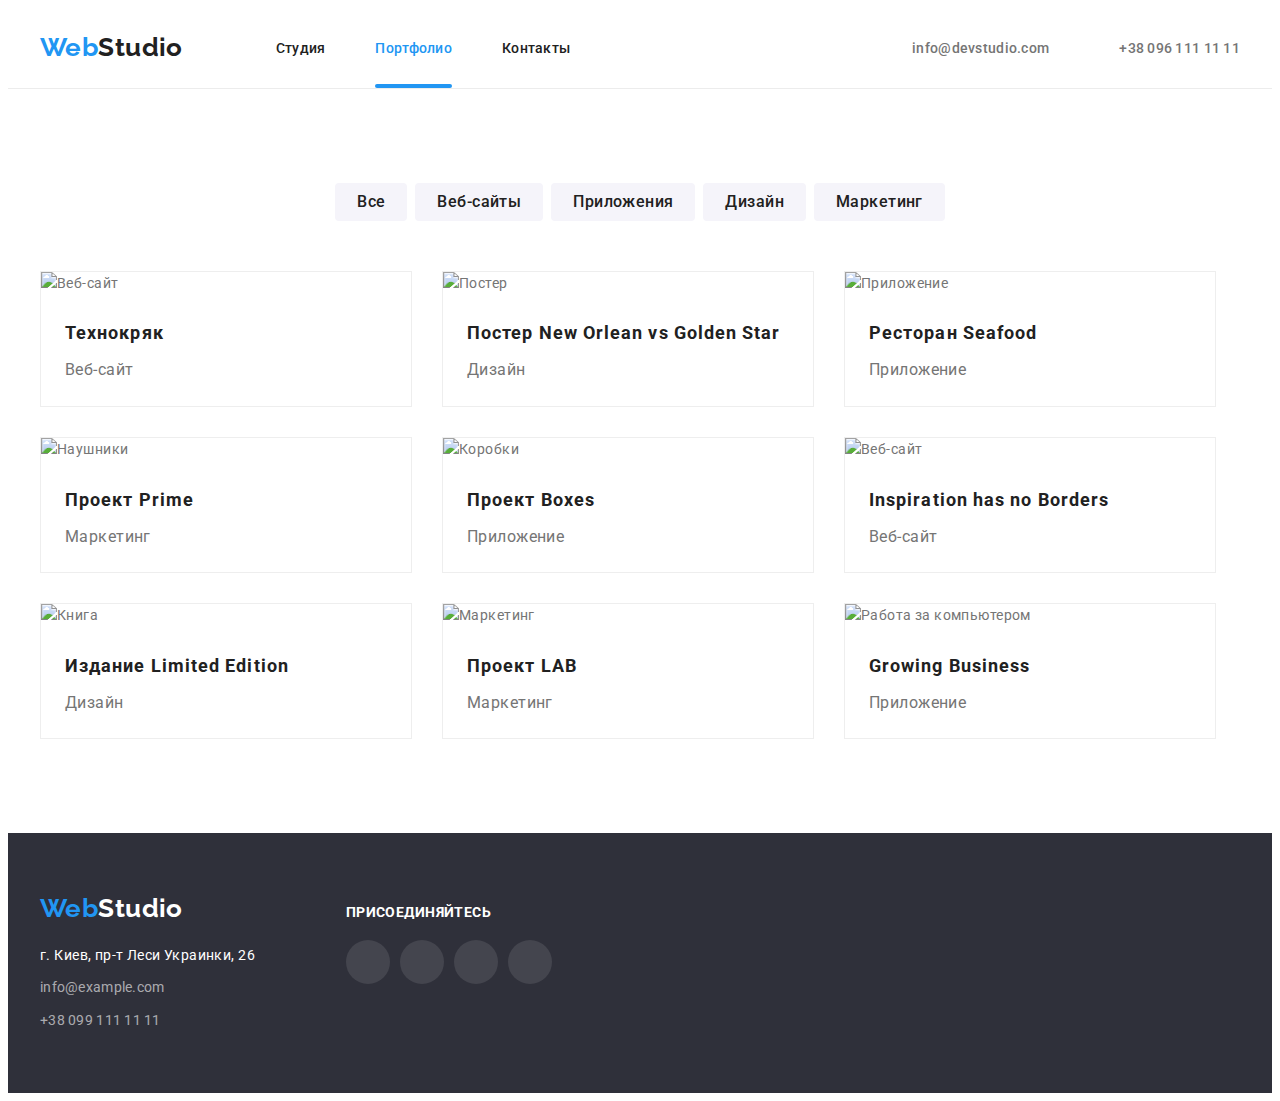
==== portfolio.html @ c5bd7956 "Разметка" ====
<!DOCTYPE html>
<html lang="ru">
<head>
    <meta charset="UTF-8">
    <meta name="viewport" content="width=device-width, initial-scale=1.0">
    <title>Portfolio</title>
    <link rel="stylesheet" href="https://cdnjs.cloudflare.com/ajax/libs/modern-normalize/1.0.0/modern-normalize.min.css" integrity="sha512-ISS7cAi1PEhQ8jnbJpJZMd29NlhNj4AWYyLOSp2CE/CsHxTCu+r+t0D2yoJudVrd0/8fTVPUVDzY5Tvli75u/g==" crossorigin="anonymous" />
    <link rel="preconnect" href="https://fonts.gstatic.com">
    <link href="https://fonts.googleapis.com/css2?family=Raleway:wght@700&family=Roboto:wght@400;500;700;900&display=swap" rel="stylesheet">
    <link rel="stylesheet" href="./CSS/style.css" />

</head>

    <body>
        <header class="header-portfolio">
            <!--Шапка страницы и навигация-->
            <div class="container main-nav">
            <nav class="main-nav">
                <a lang="en" href="/" class="logo">Web<span class="logo-up">Studio</span></a>

                <ul class="site-nav">
                    <li class="item"><a href="./index.html" class="link">Студия</a></li>
                    <li class="item"><a href="./portfolio.html" class="link current">Портфолио</a></li>
                    <li class="item"><a href="#" class="link">Контакты</a></li>
                </ul>
            </nav>  
                <ul class="site-contact">
                    <li class="item"><a href="mailto:info@devstudio.com" class="nav-info mail">
                        <svg class="icon-envelope" width="16" height="12">
                            <use href="./team-svg/sprite.svg#icon-envelope"></use>
                        </svg>
                        info@devstudio.com</a></li>
                    <li class="item"><a href="tel:+380961111111" class="nav-info tel">
                        <svg class="icon-smartphone" width="10" height="16">
                            <use href="./team-svg/sprite.svg#icon-smartphone"></use>
                        </svg>
                        +38 096 111 11 11</a></li>
                </ul>
            </div>    
        </header>

        
        
        <main>
            <!--Основной контент-->
            <div class="container">  

                <section class="section section-up">

                <h1 hidden>Наши работы</h1>
                <ul class="work-filter">
                    <li class="item"><button type="button" class="button">Все</button></li>
                    <li class="item"><button type="button" class="button">Веб-сайты</button></li>
                    <li class="item"><button type="button" class="button">Приложения</button></li>
                    <li class="item"><button type="button" class="button">Дизайн</button></li>
                    <li class="item"><button type="button" class="button">Маркетинг</button></li>
                </ul>

                <ul class="work-list" >
                    <li class="work-elements">
                        <a href="#" class="work-link">
                        <div class="portfolio-img">
                            <img src="./portfolio-img/our-work-1.jpg" width="370" alt="Веб-сайт">
                            <div class="card-overlay">
                                <p class="overlay-text">
                                    Технокряк это современная площадка распространения коронавируса. Компании используют эту платформу для цифрового шпионажа и атак на защищённые сервера конкурентов.
                                </p>
                            </div>
                        </div>    
                        <div class="work-title-text">
                            <h2 class="work-title">Технокряк</h2>
                            <p class="work-text">Веб-сайт</p>
                        </div>
                        </a>
                    </li>
                    <li class="work-elements">
                        <a href="#" class="work-link">
                            <div class="portfolio-img">
                                <img src="./portfolio-img/our-work-2.jpg" width="370"  alt="Постер">
                                <div class="card-overlay">
                                    <p class="overlay-text">
                                        Технокряк это современная площадка распространения коронавируса. Компании используют эту платформу для цифрового шпионажа и атак на защищённые сервера конкурентов.
                                    </p>
                                </div>
                            </div>    
                    <div class="work-title-text">
                            <h2 class="work-title">Постер New Orlean vs Golden Star</h2>
                            <p class="work-text">Дизайн</p>
                    </div>
                        </a>
                </li>
                <li class="work-elements">
                        <a href="#" class="work-link">
                        <div class="portfolio-img">
                            <img src="./portfolio-img/our-work-3.jpg" width="370" alt="Приложение">
                            <div class="card-overlay">
                                <p class="overlay-text">
                                    Технокряк это современная площадка распространения коронавируса. Компании используют эту платформу для цифрового шпионажа и атак на защищённые сервера конкурентов.
                                </p>
                            </div>
                        </div>    
                    <div class="work-title-text">
                            <h2 class="work-title">Ресторан Seafood</h2>
                            <p class="work-text">Приложение</p>
                    </div>
                        </a>
                </li>
                <li class="work-elements">
                        <a href="#" class="work-link">
                        <div class="portfolio-img">
                            <img src="./portfolio-img/our-work-4.jpg" width="370" alt="Наушники">
                            <div class="card-overlay">
                                <p class="overlay-text">
                                    Технокряк это современная площадка распространения коронавируса. Компании используют эту платформу для цифрового шпионажа и атак на защищённые сервера конкурентов.
                                </p>
                            </div>
                        </div> 
                    <div class="work-title-text">
                            <h2 class="work-title">Проект Prime</h2>
                            <p class="work-text">Маркетинг</p>
                    </div>
                        </a>
                </li>
                    <li class="work-elements">
                        <a href="#" class="work-link">
                        <div class="portfolio-img">
                            <img src="./portfolio-img/our-work-5.jpg" width="370" alt="Коробки">
                            <div class="card-overlay">
                                <p class="overlay-text">
                                    Технокряк это современная площадка распространения коронавируса. Компании используют эту платформу для цифрового шпионажа и атак на защищённые сервера конкурентов.
                                </p>
                            </div>
                        </div>    
                    <div class="work-title-text">
                            <h2 class="work-title">Проект Boxes</h2>
                            <p class="work-text">Приложение</p>
                    </div>
                        </a>
                </li>
                <li class="work-elements">
                        <a href="#" class="work-link">
                        <div class="portfolio-img">
                            <img src="./portfolio-img/our-work-6.jpg" width="370" alt="Веб-сайт">
                            <div class="card-overlay">
                                <p class="overlay-text">
                                    Технокряк это современная площадка распространения коронавируса. Компании используют эту платформу для цифрового шпионажа и атак на защищённые сервера конкурентов.
                                </p>
                            </div>
                        </div>    
                    <div class="work-title-text">
                            <h2 class="work-title">Inspiration has no Borders</h2>
                            <p class="work-text">Веб-сайт</p>
                    </div>
                        </a>
                </li>
                <li class="work-elements">
                        <a href="#" class="work-link">
                        <div class="portfolio-img">
                            <img src="./portfolio-img/our-work-7.jpg" width="370" alt="Книга">
                            <div class="card-overlay">
                                <p class="overlay-text">
                                    Технокряк это современная площадка распространения коронавируса. Компании используют эту платформу для цифрового шпионажа и атак на защищённые сервера конкурентов.
                                </p>
                            </div>
                        </div>    
                    <div class="work-title-text">
                            <h2 class="work-title">Издание Limited Edition</h2>
                            <p class="work-text">Дизайн</p>
                    </div>
                        </a>
                </li>
                <li class="work-elements">
                        <a href="#" class="work-link">
                        <div class="portfolio-img">
                            <img src="./portfolio-img/our-work-8.jpg" width="370" alt="Маркетинг">
                            <div class="card-overlay">
                                <p class="overlay-text">
                                    Технокряк это современная площадка распространения коронавируса. Компании используют эту платформу для цифрового шпионажа и атак на защищённые сервера конкурентов.
                                </p>
                            </div>
                        </div>    
                    <div class="work-title-text">
                            <h2 class="work-title">Проект LAB</h2>
                            <p class="work-text">Маркетинг</p>
                    </div>
                        </a>
                </li>
                    <li class="work-elements">
                        <a href="#" class="work-link">
                        <div class="portfolio-img">
                            <img src="./portfolio-img/our-work-9.jpg" width="370" alt="Работа за компьютером">
                            <div class="card-overlay">
                                <p class="overlay-text">
                                    Технокряк это современная площадка распространения коронавируса. Компании используют эту платформу для цифрового шпионажа и атак на защищённые сервера конкурентов.
                                </p>
                            </div>
                        </div>    
                    <div class="work-title-text">
                            <h2 class="work-title">Growing Business</h2>
                            <p class="work-text">Приложение</p>
                    </div>
                        </a>
                </li>
        
                </ul>
                </section>
            </div>
        </main>
        <!--Подвал-->
        
        <footer class="footer">
            <div class="container">
                <div class="footer-content">
                    <div class="studio-adress">
                        <a href="./index.html" class="logo ">Web<span class="logo-down">Studio</span></a>
                <address class="map">г. Киев, пр-т Леси Украинки, 26</address>
                <ul class="site-contact">
                    <li class="site-contact-item">
                        <a href="mailto:info@example.com" class="site-contact down">info@example.com</a>
                    </li>
                    <li class="site-contact-item">
                        <a href="tel:+380991111111" class="site-contact down">+38 099 111 11 11</a>
                    </li>
                </ul>
                    </div>
           
                    <div class="join">
                    <h3 class="join-title">присоединяйтесь</h3>
                    <ul class="list-join">
                        <li class="item-join">
                            <a href="#" class="link-join">
                                <svg class="icon-network" width="20" height="20">
                                    <use href="./team-svg/sprite.svg#icon-instagram"></use>
                                </svg>
                            </a>
                        </li>
                        <li class="item-join">
                            <a href="#" class="link-join">
                                <svg class="icon-network" width="20" height="20">
                                    <use href="./team-svg/sprite.svg#icon-twitter"></use>
                                </svg>
                            </a>
                        </li>
                        <li class="item-join">
                            <a href="#" class="link-join">
                                <svg class="icon-network" width="20" height="20">
                                    <use href="./team-svg/sprite.svg#icon-facebook"></use>
                                </svg>
                            </a>
                            
                        </li>
                        <li class="item-join">
                            <a href="#" class="link-join">
                                <svg class="icon-network" width="20" height="20">
                                    <use href="./team-svg/sprite.svg#icon-linkedin"></use>
                                </svg>
                            </a>
                        </li>
                    </ul>
                    </div>
                </div>
                
            </div>
        </footer>
    </body>
</html>
---- CSS/style.css ----
/* втричный цвет текста #212121 */
/* основной цвет текста #757575 */
/* белый бекграунд #FFFFFF */
/* акцент #2196F3 */
/* вторичный цвет фона #F5F4FA */
/* цвет футера #2F303A */



:root{
    --primary-text-color:#757575;
    --title-text-color:#212121;
    --accent-color:#2196F3;
    --white-text-bg-color:#FFFFFF;
    --bg-footer-color:#2F303A;
    --bg-team-color:#F5F4FA;
    --footer-email-tel: rgba(255, 255, 255, 0.6);
    --time:250ms;
    --cubic-animation:cubic-bezier(0.4, 0, 0.2, 1);
    --bgc-overlay:rgba(33, 150, 243, 0.9);
}
body{
    color:var(--primary-text-color);
    background-color:var(--white-text-bg-color) ;
    font-family: Roboto, sans-serif;
    letter-spacing: 0.03em;
    font-size: 14px;
    line-height: 1.7;
}
ul{
    list-style: none;
    padding: 0;
    margin: 0;
}
h1,h2,h3,h4,p{
    margin-top: 0;
}
img{
    height: auto;
    max-width: 100%;
    display: block;
}
a{
    display: block;
    text-decoration: none;
    }

.button{
    margin-left: auto;
    margin-right: auto;
}

/* Logo */
.header-index{
    border-bottom: 0;
}

.logo{
    margin-right: 93px;
    color:var(--accent-color); 
    font-family: Raleway,cursive;
    font-weight: 700;
    font-size: 26px;
    line-height: 1.2;
    text-decoration: none;
}
.logo-up{
    color: var(--title-text-color);
}
.logo-down{
    color: var(--white-text-bg-color);
}
/* site-nav */
.container{
    width: 1200px;
    padding-left: 15px;
    padding-right: 15px;
    margin-right: auto;
    margin-left: auto;
}
.main-nav{
    display: flex;
    align-items: center;
    text-align: left;
    justify-content: space-between;
   
   
}
.site-nav,
header .site-contact{
    display: flex; 

}
.site-nav .item+.item,
.site-contact .item+.item {
    margin-left: 50px;
}
.nav-info{
    display: flex;
    align-items: center;
}


.site-nav .link, 
.site-contact a{
    transition: color 250ms var(--cubic-animation);
    line-height: 16px;
    padding-top: 32px;
    padding-bottom: 32px;

    color: var(--title-text-color); 
    font-weight: 500;
    letter-spacing: 0.02em;
    text-decoration: none;
}
.site-nav :hover,
.site-nav :focus{
    color:var(--accent-color)
}
.site-nav .link.current {
    color:var(--accent-color)
}
.current::after{
    left: 0;
    bottom: 0;
    content: "";
    display: block;
    width: 100%;
    height: 4px;
    background-color: var(--accent-color);
    position: absolute;
    border-radius: 2px;

}
.current{
    position: relative;
}


/* site-contact */


.icon-envelope{
   fill: currentColor;
    margin-right: 10px;
    display: inline-block;
}
.icon-smartphone{
    fill: currentColor;
    margin-right: 10px;
    display: inline-block;
}


.site-contact a {
    color:var(--primary-text-color);
}
.site-contact :hover,
.site-contact :focus{
    color:var(--accent-color)
}
/* Hero */

.main-hero{
    background-size: cover;
    background-position: center;
    background-image: linear-gradient(
        to right,
        rgba(47, 48, 58, 0.4),
        rgba(47, 48, 58, 0.4)
        ),
    url(../hero-img/hero-img.jpg);
    max-width: 1600px;
    height: 600px;
    margin-left: auto;
    margin-right: auto;
    background-color: var(--bg-footer-color);
    text-align: center;
}
.container.hero-section{
    padding: 200px 252px;
    text-align: center;
}
.container-hero{
    width: 696px;
    margin-left: auto;
    margin-right: auto;
}
.hero-title{
    max-width: 700px;
    margin-bottom: 30px;
    color: var(--white-text-bg-color);
    font-weight: 900;
    font-size: 44px;
    line-height: 1.36;
    
    letter-spacing: 0.06em;
    text-transform: uppercase;
}
.hero-button{
    border: 1 solid var(--accent-color);
    border-radius: 4px;
    padding: 10px 32px;
    min-width: 200px;
    text-align: center;
    color:var(--white-text-bg-color);
    background-color: var(--accent-color);
    font-weight: 700;
    font-size: 16px;
    line-height: 1.8;
    letter-spacing: 0.06em;
    cursor: pointer
}

/* section */
.features{
    padding-top: 94px;
    padding-bottom: 94px;
}

.features-list{
    display: flex;
}
/*==SVG Наши качества==*/
.icon-division{
    border-radius: 4px;
    margin-bottom: 30px;
    background-color: #F5F4FA;
    justify-content: center;
    align-items: center;
    display: flex;
    width: 270px;
    height: 120px;
}
.features-list .feature-item+.feature-item{
    margin-left: 30px;
}
.feature-item{
    min-width: 270px;
}
/*==Чем мы занимаемся==*/

.we-doing{
    padding-bottom: 94px;
}
.we-doing-list{
    display: flex;
}
.we-doing .item+.item{
    margin-left: 30px;
}
.we-doing-list .item{
    width: 370px;
}

.section-title{

    margin-bottom: 10px;
    color: var(--title-text-color);
    font-weight: 700;
    font-size: 14px;
    line-height: 1.14;
    text-transform: uppercase;
}
.section-subject{
    margin-bottom: 50px;
    color: var(--title-text-color);
    font-weight: 700;
    font-size: 36px;
    line-height: 1.16;
    text-align: center;
}
.images-text{
    margin-bottom: 0;
    color: var(--white-text-bg-color);
    line-height: 16px;
    text-align: center;
    font-weight:700;
    text-transform: uppercase;
}
.description{
    position: relative;
}
.text-description{
    background:  rgba(47, 48, 58, 0.8);
    padding: 27px 0;
    width: 100%;
    position: absolute;
    bottom: 0;
    text-align: center;

}

/*==Наша команда==*/

.team{
    background-color: var(--bg-team-color);
    padding-top: 94px;
    padding-bottom: 94px;
}
.team-list{
    display: flex;
}
.team-list>.item{
    box-shadow:
     0px 1px 3px rgba(0, 0, 0, 0.12), 
     0px 1px 1px rgba(0, 0, 0, 0.14), 
     0px 2px 1px rgba(0, 0, 0, 0.2);
    border-radius: 0px 0px 4px 4px;
    background-color: #FFFFFF;
    width: 270px;
}
.team-list .item+.item{
    margin-left: 30px;
}
.section-name{
    color: var(--title-text-color);
    font-weight: 500;
    font-size: 16px;
    line-height: 1.18;
    margin-bottom: 10px;
}
.lead{
    font-weight: 400;
    font-size: 16px;
    line-height: 1.18;
}
.text-title{
    margin-bottom: 0;
}
.team-name{
    padding-top: 30px;
    padding-bottom: 30px;
    text-align: center;
}

.list-network{
    display: flex;
    justify-content: center;
}
.item-network{
    width: 44px;
    height: 44px;
    border-radius: 50%;
}
.item-network:not(:last-child){
    margin-right: 10px;
}
.link-network{
    width: 100%;
    height: 100%;
    border-radius: 50%;
    display: flex;
    align-items: center;
    justify-content: center;
    fill: #afb1b8;

    transition: background-color 250ms var(--cubic-animation),
    fill 250ms var(--cubic-animation);

}
.link-network:hover,
.link-network:focus{
    background-color: var(--accent-color);
    fill: #ffffff;
}

/*==Наши клиенты==*/

.list-clients{
    display: flex;
    justify-content: center;
}
.section-subject{
    margin-bottom: 50px;
}
.item-clients{
    width: 170px;
    height: 90px;
}
.item-clients:not(:last-child){
    margin-right: 30px;
}
.link-clients{
    border: 1px solid #AFB1B8;
    border-radius: 4px;
    align-items: center;
    justify-content: center;
    display: flex;
    width: 100%;
    height: 100%;
    fill: #AFB1B8;

    transition: border-color 250ms var(--cubic-animation),
    fill 250ms var(--cubic-animation);
}
.link-clients:hover,
.link-clients:focus{
    fill: var(--accent-color);
    border-color: var(--accent-color);
}
.clients .container{
    padding: 94px 0px;
}


/* footer */

.footer-content{
    display: flex;
    align-items: baseline;
}
.studio-adress{
    margin-right: 70px;
}
.footer{
    background-color: var(--bg-footer-color);
    padding-bottom: 60px;
    padding-top: 60px;
}
.footer .logo{
    display: inline-block;
    margin-bottom: 20px;
}
.footer-logo:focus{
    color: var(--white-text-bg-color);
}
.map{
    margin-bottom: 8px;
    color: var(--white-text-bg-color); 
    font-weight: 400;
    font-style:normal ;
}
.site-contact-item:hover .site-contact,
.site-contact.down:focus{
    color: var(--accent-color);
} 

.site-contact .down{
    color: rgba(255, 255, 255, 0.6);
    font-weight: 400;
    padding: 0; 
    display: inline-block;
}

.footer .logo{
   margin-bottom: 20px; 
}
.site-contact .site-contact-item+.site-contact-item{
    margin-top: 9px;
}

/*==Join==*/

.join-title{
    margin-bottom: 20px;
    font-weight: 700;
    color: white;
    font-size: 14px;
    line-height: 16px;
    letter-spacing: 0.03em;
    text-transform: uppercase;

}
.list-join{
    display: flex;
    justify-content: center;
}
.item-join{
    width: 44px;
    height: 44px;
}
.item-join:not(:last-child){
    margin-right: 10px;
}
.link-join:hover,
.link-join:focus{
    background-color: var(--accent-color);
}
.link-join{
    align-items: center;
    justify-content: center;
    background: rgba(255, 255, 255, 0.1);
    display: flex;
    border-radius: 50%;
    fill: white;
    width: 100%;
    height: 100%;

    transition: background-color 250ms var(--cubic-animation)
}
/* ==Modal window==*/
.backdrop{
    position: fixed;
    top: 0;
    left: 0;
    width: 100%;
    height: 100%;
    background: rgba(0, 0, 0, 0.2);
    transition: all 250ms var(--cubic-animation);
}
.backdrop.is-hidden {
    opacity: 0;
    pointer-events: none;
}

.modal-button{
    display: block;
    width: 30px;
    height: 30px;
    background: #FFFFFF;
    border: 1px solid rgba(0, 0, 0, 0.1);
    border-radius: 50%;
    margin-left: auto;
    outline: none;
    cursor: pointer;
}
.modal{
    position: absolute;
    min-width: 528px;
    min-height: 581px;
    left: 50%;
    top: 50%;
    transform: translate(-50%,-50%);
    background: #ffffff;
    padding: 8px;
    box-shadow: 0px 1px 3px rgba(0, 0, 0, 0.12), 
    0px 1px 1px rgba(0, 0, 0, 0.14),
    0px 2px 1px rgba(0, 0, 0, 0.2);
    border-radius: 4px;
}
/*==FORM==*/
.form-blank{
    display: flex;
    flex-direction: column;
    width: 448px;
    margin-left: auto;
    margin-right: auto;
}
  .form-title {
    font-weight: 700;
    font-size: 20px;
    line-height: 1.15;
    color: var(--title-text-color);
    margin-bottom: 12px;
}

  .label-blank {
    font-size: 12px;
    line-height: 1.16;
  
    letter-spacing: 0.01em;
}
  
  .blank-input {
    display: block;
  
    width: 100%;
  
    font-size: 12px;
    line-height: 1.16;
    letter-spacing: 0.01em;
  
    padding: 14px 0 14px 42px;
  
    border: 1px solid rgba(33, 33, 33, 0.2);
    box-sizing: border-box;
    border-radius: 4px;
    outline: none;
  
    cursor: pointer;
    transition: border-color 250ms var(--cubic-animation);
}
  
  .relative-input {
    position: relative;
    width: 100%;
  
    margin-bottom: 10px;
    margin-top: 4px;
}
  .icon-blank {
    position: absolute;
    display: block;
    top: 50%;
    left: 12px;
    transform: translateY(-50%);
  
    fill: #212121;
}
  .text-area{
    display: block;
    width: 100%;
    height: 120px;
    padding: 12px 16px;
    margin-bottom: 20px;
    margin-top: 4px;
    outline: none;
    border: 1px solid rgba(33, 33, 33, 0.2);
    box-sizing: border-box;
    border-radius: 4px;
    resize: none;
    cursor: pointer;
}
.text-area::placeholder {
    font-size: 12px;
    line-height: 1.16;
    letter-spacing: 0.01em;
    color: rgba(117, 117, 117, 0.5);
}
.policy-div{
    display: flex;
    align-items: center;
    margin-bottom: 30px;
}
.checkbox-policy{
    position: absolute;
    width: 1px;
    height: 1px;
    margin: -1px;
    border: 0;
    padding: 0;
    white-space: nowrap;
    clip-path: inset(100%);
    clip: rect(0 0 0 0);
    overflow: hidden;
}
.policy-label{
    position: relative;
    display: flex;
    align-items: center;
    font-size: 14px;
    line-height: 1.71;
    letter-spacing: 0.03em;
}

.policy-link{
    display: inline-block;
    margin-left: 2px;
    font-size: 14px;
    line-height: 1.71;
    color: var(--accent-color);
    text-decoration-line: underline;
}
.policy-label::before{
    content: "";
    display: inline-block;
    margin-right: 7px;
    width: 16px;
    height: 15px;
    border: 2px solid var(--title-text-color);
    border-radius: 2px;
}
.policy-label::after{
    position: absolute;
    top: 50%;
    left: 0;
    transform: translateY(-50%);
    content: "";
    display: inline-block;
    margin-right: 7px;
    width: 16px;
    height: 15px;
    background-image: url(../images/icon-check.svg);
    background-color: var(--accent-color);
    background-size: contain;
    background-origin: border-box;
    border: 2px solid var(--accent-color);
    border-radius: 2px;
    opacity: 0;
    transition: opacity 250ms var(--cubic-animation), 
    background-image 250ms var(--cubic-animation),
    background-color 250ms var(--cubic-animation);
}
.button-blank{
    display: block;
    min-width: 200px;
    padding: 10px 55px;
    margin-left: auto;
    margin-right: auto;
    background: var(--accent-color);
    box-shadow: 0px 4px 4px rgba(0, 0, 0, 0.15);
    border-radius: 4px;
    border: 0;
    font-weight: 700;
    font-size: 16px;
    line-height: 1.875;
    color: #ffffff;
    cursor: pointer;
}
.blank-input:hover,
.blank-input:focus,
.text-area:hover,
.text-area:focus{
    border-color: var(--accent-color);
}
.blank-input:hover+.icon-blank,
.blank-input:focus+.icon-blank{
    fill: var(--accent-color);
}
.policy-div .checkbox-policy:checked + .policy-label::after {
    opacity: 1;
    outline: 2px solid #ffffff;
}
.policy-div .checkbox-policy:focus + .policy-label::before {
    outline: 1px solid rgba(33, 33, 33, 0.5);
    border-radius: 2px;
}
.checkbox-policy:checked:focus + .policy-label::after {
    opacity: 1;
    outline: 2px solid #ffffff;
}




/*======Portfolio.html ========*/

.header-portfolio{
    border-bottom: 1px solid #ECECEC;
}
.section-up{
    padding-top: 94px;
    padding-bottom: 94px;
}

.work-filter{
    margin-bottom: 50px;
    display: flex;
    justify-content: center;
}
.work-filter .item+.item{
    margin-left: 8px;
}
.work-list{
    display: flex;
    flex-wrap:wrap ;
}
.work-elements{
    border: 1px solid #EEEEEE;
    width: 370px;
    margin-right: 30px;
    margin-bottom: 30px;

    transition: box-shadow 250ms var(--cubic-animation);
}
.work-elements:nth-child(3n){
    margin-right: 0;
}
.work-elements:nth-last-child(-n+3){
    margin-bottom: 0;
}

.work-elements:hover{
    box-shadow: 0px 1px 1px rgba(0, 0, 0, 0.12), 
    0px 4px 4px rgba(0, 0, 0, 0.06), 
    1px 4px 6px rgba(0, 0, 0, 0.16);
}
.work-link:focus{
    box-shadow: 0px 1px 1px rgba(0, 0, 0, 0.12), 
    0px 4px 4px rgba(0, 0, 0, 0.06), 
    1px 4px 6px rgba(0, 0, 0, 0.16);
}



.button{
    border: none;
    padding: 6px 22px;
    border-radius: 4px;
    font-family: inherit;
    font-weight: 500;
    font-size: 16px;
    line-height: 1.6;
    letter-spacing: inherit;
    color: var(--title-text-color);
    background-color: var(--bg-team-color);
    cursor: pointer;

    transition: background-color 250ms var(--cubic-animation),
        color 250ms var(--cubic-animation),
        box-shadow 250ms var(--cubic-animation);
}
.button:hover, 
.button:focus{
    color: var(--white-text-bg-color);
    background-color: var(--accent-color);
    box-shadow: 0px 3px 1px rgba(0, 0, 0, 0.1), 
                0px 1px 2px rgba(0, 0, 0, 0.08), 
                0px 2px 2px rgba(0, 0, 0, 0.12);
    border-radius: 4px;
}
.work-title{
    margin-bottom: 4px;
    font-weight: 700;
    font-size: 18px;
    line-height: 2.0;
    letter-spacing: 0.06em;
    color: var(--title-text-color);
}
.work-text{
    margin: 0;
    font-weight: 400;
    font-size: 16px;
    line-height: 1.9;
}
.work-link{
    width: 100%;
    height: 100%;
    text-decoration: none;
    color: var(--primary-text-color);
}
.work-title-text{
    padding: 20px 24px;
}
.overlay-text{
    font-size: 18px;
    line-height: 28px;
    color: #FFFFFF;

}
.card-overlay{
    position: absolute;
    transition: transform var(--time) var(--cubic-animation);
    transform: translateY(100%);
    z-index: -1;
    
    top: 0;
    left: 0;
    width: 100%;
    height: 100%;
    padding: 63px 24px;

    background: var(--bgc-overlay);

}
.portfolio-img{
    position: relative;
    overflow: hidden;

}
.work-elements:hover .card-overlay,
.work-link:focus .card-overlay{
    transform: translateY(0);
    z-index: 1;
}
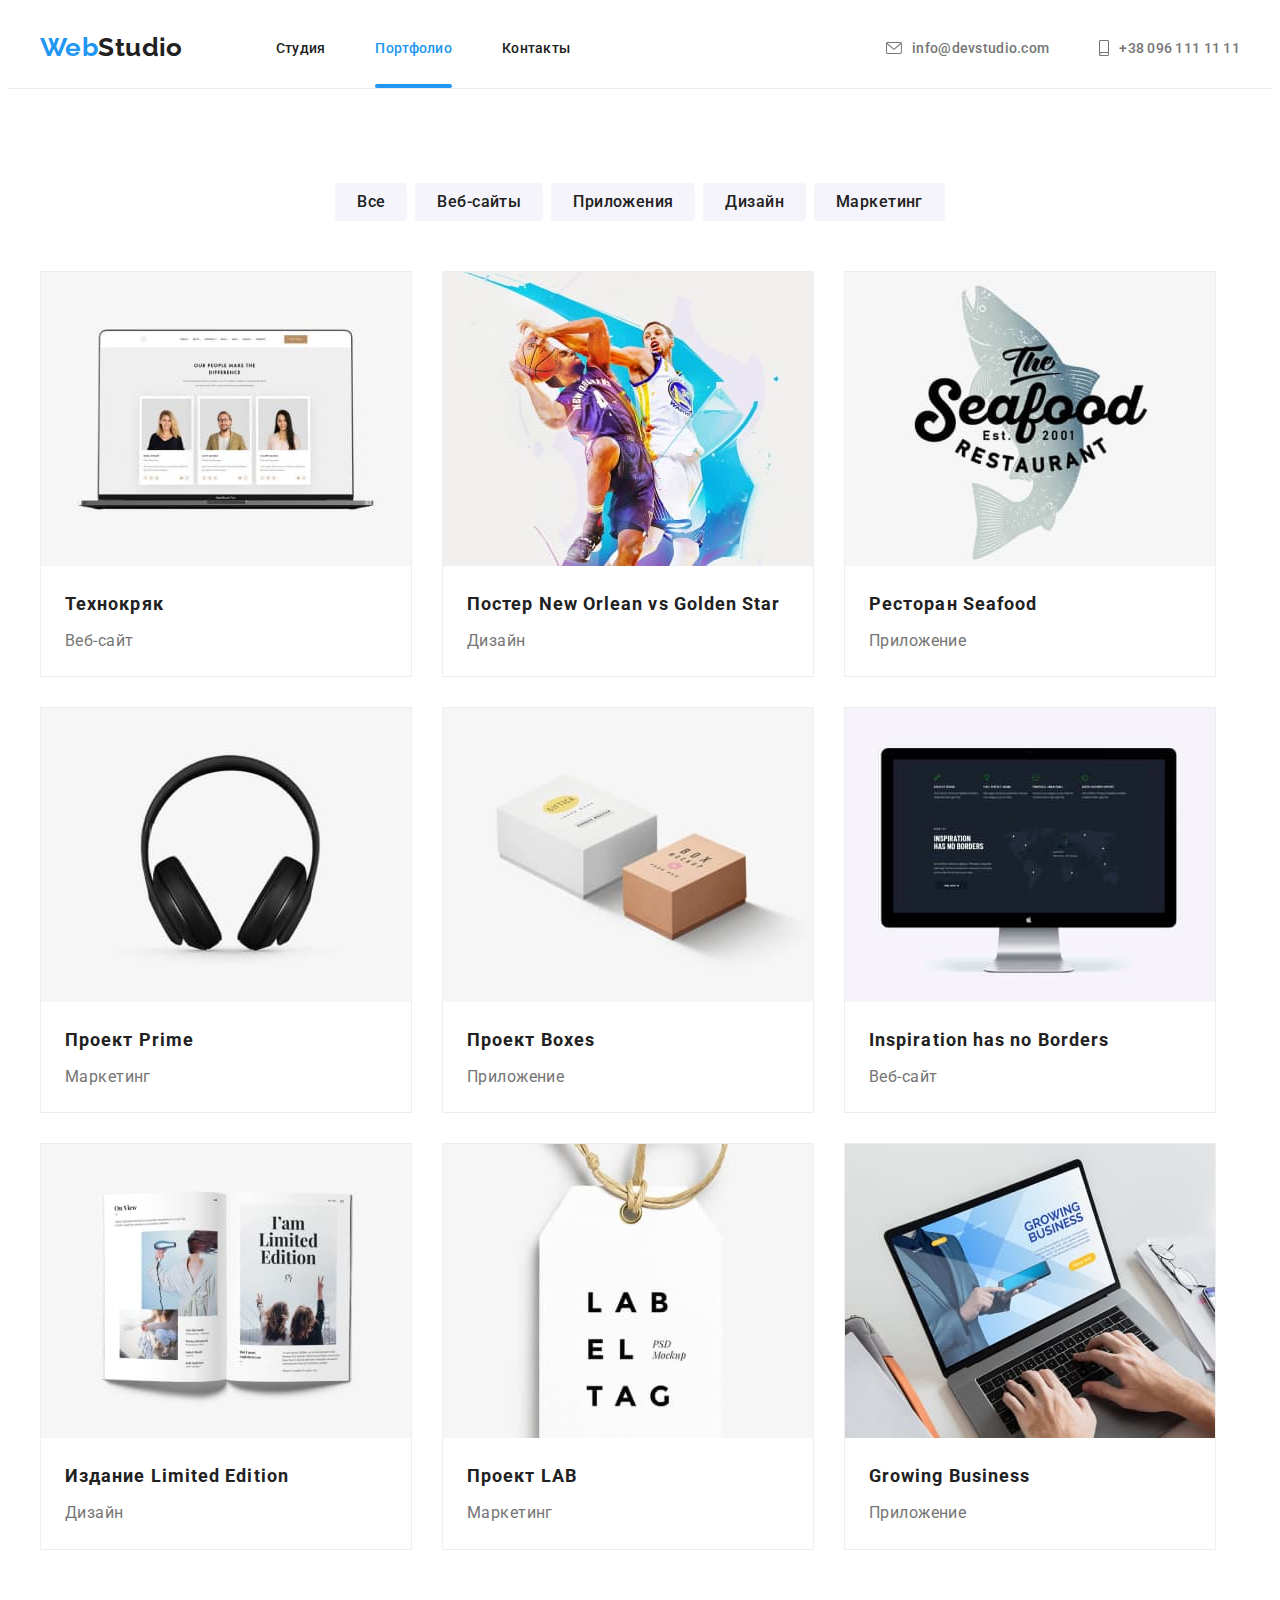
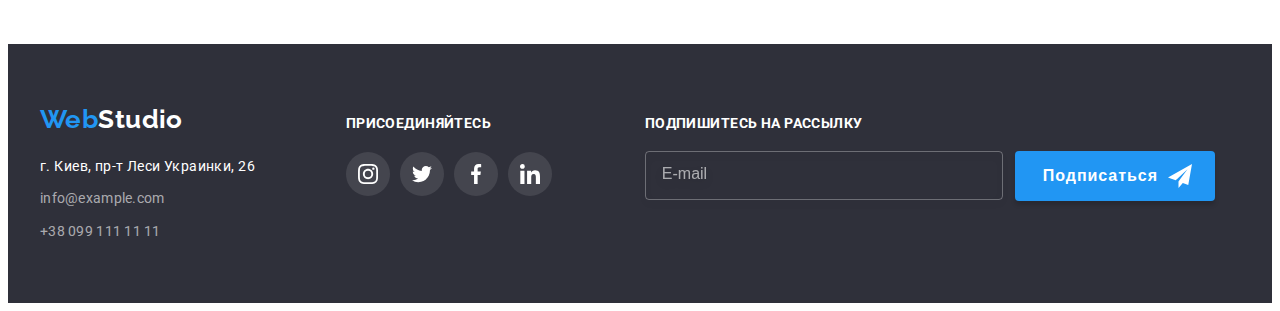
==== commit 792f7d2b: "Разметка" ====
--- a/portfolio.html
+++ b/portfolio.html
@@ -258,6 +258,19 @@
                         </li>
                     </ul>
                     </div>
+
+                    <div class="subscribe">
+                        <h3 class="subscribe-title">Подпишитесь на рассылку</h3>
+                        <form class="subscribe-form">
+                            <input type="email" name="email" placeholder="E-mail" class="subscribe-input">
+                            <button type="submit" class="subscribe-button">Подписаться
+                                <svg class="icon-subscribe" width="24" height="24">
+                                    <use href="./team-svg/sprite.svg#icon-icon-send"></use>
+                                </svg>
+                            </button>
+                        </form>
+
+                    </div>
                 </div>
                 
             </div>
--- a/CSS/style.css
+++ b/CSS/style.css
@@ -457,38 +457,96 @@
     font-weight: 700;
     color: white;
     font-size: 14px;
+    line-height: 1.14;
+    text-transform: uppercase;
+
+}
+.list-join{
+    display: flex;
+    justify-content: center;
+}
+.item-join{
+    width: 44px;
+    height: 44px;
+}
+.item-join:not(:last-child){
+    margin-right: 10px;
+}
+.link-join:hover,
+.link-join:focus{
+    background-color: var(--accent-color);
+}
+.link-join{
+    align-items: center;
+    justify-content: center;
+    background: rgba(255, 255, 255, 0.1);
+    display: flex;
+    border-radius: 50%;
+    fill: white;
+    width: 100%;
+    height: 100%;
+
+    transition: background-color 250ms var(--cubic-animation)
+}
+
+/*==Subscribe==*/
+.subscribe{
+    margin-left: 93px;
+}
+.subscribe-title{
+
+    margin-bottom: 20px;
+    font-weight: 700;
+    color: white;
+    font-size: 14px;
     line-height: 16px;
     letter-spacing: 0.03em;
     text-transform: uppercase;
-
-}
-.list-join{
-    display: flex;
-    justify-content: center;
-}
-.item-join{
-    width: 44px;
-    height: 44px;
-}
-.item-join:not(:last-child){
-    margin-right: 10px;
-}
-.link-join:hover,
-.link-join:focus{
-    background-color: var(--accent-color);
-}
-.link-join{
-    align-items: center;
-    justify-content: center;
-    background: rgba(255, 255, 255, 0.1);
-    display: flex;
-    border-radius: 50%;
-    fill: white;
-    width: 100%;
-    height: 100%;
-
-    transition: background-color 250ms var(--cubic-animation)
-}
+    } 
+.subscribe-form{
+    display: flex;
+    align-items: center;
+}
+.subscribe-input{
+    display: inline-block;
+    width: 358px;
+    padding: 15px 0 15px 16px;
+    background-color: transparent;
+    line-height: 1.25;
+    color: rgba(255, 255, 255, 0.6);
+    border: 1px solid rgba(255, 255, 255, 0.3);
+    box-sizing: border-box;
+    filter: drop-shadow(0px 4px 4px rgba(0, 0, 0, 0.15));
+    border-radius: 4px;
+    margin-right: 12px;
+}
+.subscribe-input::placeholder{
+    color: rgba(255, 255, 255, 0.6);
+    font-size: 16px;
+    line-height: 1.25;
+}
+.subscribe-button{
+    display: inline-flex;
+    align-items: center;
+    color: var(--white-text-bg-color);
+    font-weight: 700;
+    font-size: 16px;
+    line-height: 1.87;
+    background: var(--accent-color);
+    min-width: 200px;
+    padding: 10px 0 10px 28px;
+    align-items: center;
+    text-align: center;
+    letter-spacing: 0.06em;
+    box-shadow: 0px 4px 4px rgba(0, 0, 0, 0.15);
+    border-radius: 4px;
+    border: 0;
+    cursor: pointer;
+}
+.icon-subscribe{
+    margin-left: 10px;
+}
+
 /* ==Modal window==*/
 .backdrop{
     position: fixed;
